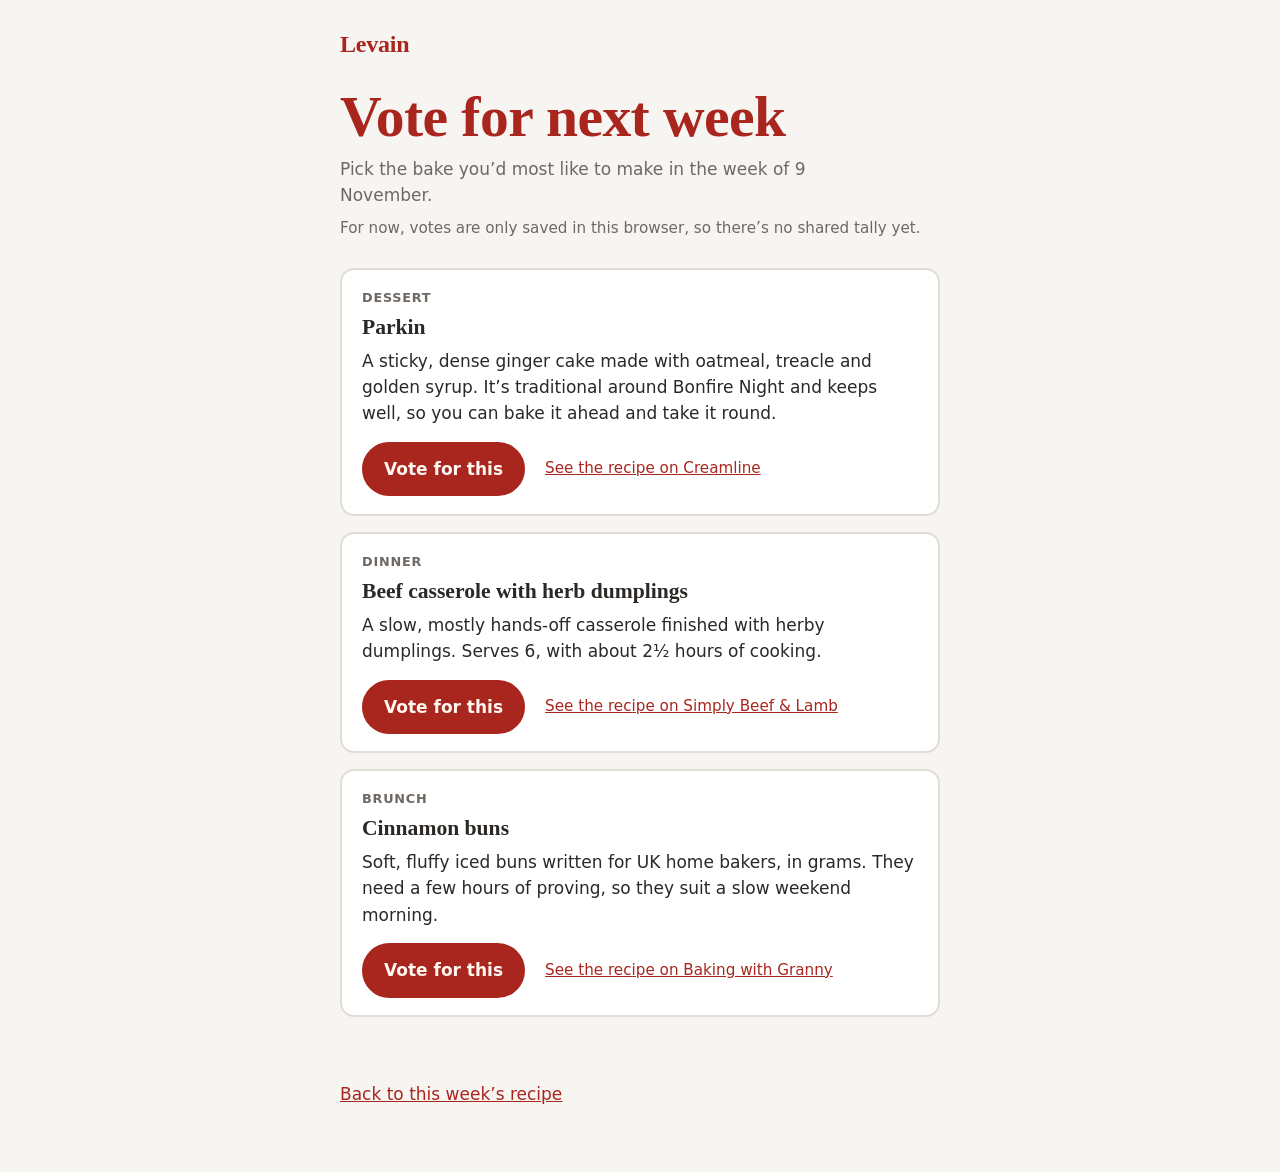
==== public/voting.html @ 3198f570 "index + voting" ====
<!DOCTYPE html>
<html lang="en-GB">
<head>
<meta charset="utf-8">
<meta name="viewport" content="width=device-width, initial-scale=1">
<title>Vote · Levain</title>
<link rel="stylesheet" href="style.css">
</head>
<body>
<main>
  <div class="top"><a class="brand" href="/">Levain</a></div>
  <h1 class="page">Vote for next week</h1>
  <p class="vote-intro" id="intro"></p>
  <p class="vote-note">For now, votes are only saved in this browser, so there’s no shared tally yet.</p>
  <ul class="cands" id="cands"></ul>
  <p id="status" role="status"></p>
  <a class="back" href="/">Back to this week’s recipe</a>
</main>

<script>
  // One option per category. "forWeek" is the Monday the winner goes live.
  const VOTE = {
    forWeek: "2026-11-09",
    candidates: [
      {
        id: "parkin", category: "Dessert", title: "Parkin",
        pitch: "A sticky, dense ginger cake made with oatmeal, treacle and golden syrup. It’s traditional around Bonfire Night and keeps well, so you can bake it ahead and take it round.",
        sourceName: "Creamline",
        sourceUrl: "https://www.creamline.co.uk/recipes/parkin"
      },
      {
        id: "beef-casserole", category: "Dinner", title: "Beef casserole with herb dumplings",
        pitch: "A slow, mostly hands-off casserole finished with herby dumplings. Serves 6, with about 2½ hours of cooking.",
        sourceName: "Simply Beef & Lamb",
        sourceUrl: "https://www.simplybeefandlamb.co.uk/recipes/easy-beef-casserole-with-herb-dumplings/"
      },
      {
        id: "cinnamon-buns", category: "Brunch", title: "Cinnamon buns",
        pitch: "Soft, fluffy iced buns written for UK home bakers, in grams. They need a few hours of proving, so they suit a slow weekend morning.",
        sourceName: "Baking with Granny",
        sourceUrl: "https://bakingwithgranny.co.uk/recipe/buns/cinnamon-buns-uk-recipe"
      }
    ]
  };

  const KEY = "levain:vote:" + VOTE.forWeek;

  function esc(s) {
    return String(s).replace(/[&<>"]/g, c => ({ "&": "&amp;", "<": "&lt;", ">": "&gt;", '"': "&quot;" }[c]));
  }

  function readVote() {
    try { return localStorage.getItem(KEY); } catch (e) { return null; }
  }

  function saveVote(id) {
    try { localStorage.setItem(KEY, id); return true; } catch (e) { return false; }
  }

  function weekLabel(iso) {
    return new Date(iso + "T00:00:00").toLocaleDateString("en-GB", { day: "numeric", month: "long" });
  }

  function render() {
    const chosen = readVote();
    document.getElementById("intro").textContent =
      "Pick the bake you’d most like to make in the week of " + weekLabel(VOTE.forWeek) + ".";
    document.getElementById("cands").innerHTML = VOTE.candidates.map(c => {
      const mine = c.id === chosen;
      return `
        <li class="cand${mine ? " chosen" : ""}">
          <span class="chip">${esc(c.category)}</span>
          <h2>${esc(c.title)}</h2>
          <p>${esc(c.pitch)}</p>
          <div class="row">
            <button type="button" data-id="${esc(c.id)}" aria-pressed="${mine}" class="${mine ? "ghost" : ""}">
              ${mine ? "Your vote" : "Vote for this"}
            </button>
            <a href="${esc(c.sourceUrl)}" target="_blank" rel="noopener">See the recipe on ${esc(c.sourceName)}</a>
          </div>
        </li>`;
    }).join("");
  }

  document.getElementById("cands").addEventListener("click", e => {
    const btn = e.target.closest("button[data-id]");
    if (!btn) return;
    const ok = saveVote(btn.dataset.id);
    render();
    document.getElementById("status").textContent = ok
      ? "Vote saved. Tap another option to change it."
      : "Couldn’t save your vote in this browser.";
  });

  render();
</script>
</body>
</html>
---- public/style.css ----
:root {
    --bg: #f7f5f2;
    --surface: #ffffff;
    --text: #2b2825;
    --muted: #6f6862;
    --line: #e2ddd6;
    --tomato: #a8261d;
    --yolk: #f0b429;
    --on-tomato: #fff7f0;
    color-scheme: light;
  }
  @media (prefers-color-scheme: dark) {
    :root {
      --bg: #1d1b19;
      --surface: #272421;
      --text: #f1ece6;
      --muted: #a39b93;
      --line: #3a3632;
      --tomato: #e0594b;
      --on-tomato: #1d1b19;
      color-scheme: dark;
    }
  }
  * { box-sizing: border-box; }
  body {
    margin: 0;
    background: var(--bg);
    color: var(--text);
    font: 17px/1.55 system-ui, -apple-system, "Segoe UI", Roboto, sans-serif;
  }
  main { max-width: 40rem; margin: 0 auto; padding: 2rem 1.25rem 4rem; }
  .week { color: var(--muted); font-size: .95rem; margin: 0 0 .5rem; }
  h1 {
    font: 700 clamp(2.4rem, 9vw, 3.6rem)/1.05 "Iowan Old Style", Palatino, Georgia, serif;
    color: var(--tomato);
    margin: 0 0 1rem;
    letter-spacing: -.01em;
  }
  .intro { margin: 0 0 .75rem; max-width: 34rem; }
  .facts {
    display: flex; flex-wrap: wrap; gap: .5rem 1.5rem;
    margin: 1.5rem 0 0; padding: .9rem 0;
    border-top: 2px solid var(--yolk); border-bottom: 1px solid var(--line);
  }
  .facts div { display: flex; flex-direction: column; }
  .facts dt { font-size: .8rem; color: var(--muted); }
  .facts dd { margin: 0; font-weight: 600; }
  h2 { font: 700 1.35rem/1.2 "Iowan Old Style", Palatino, Georgia, serif; margin: 2.25rem 0 .75rem; }
  .head { display: flex; align-items: baseline; justify-content: space-between; gap: 1rem; margin: 2.25rem 0 .75rem; }
  .head h2 { margin: 0; }
  button.ghost { background: transparent; color: var(--tomato); padding: .35rem .9rem; font-size: .9rem; }
  .ingredients { list-style: none; padding: 0; margin: 0; }
  .ingredients li { border-bottom: 1px solid var(--line); }
  .ingredients label { display: flex; gap: .75rem; padding: .55rem 0; cursor: pointer; }
  .ingredients input { accent-color: var(--tomato); width: 1.1rem; height: 1.1rem; margin-top: .3rem; flex: none; }
  .ingredients input:checked + span { color: var(--muted); text-decoration: line-through; }
  .method { padding-left: 1.25rem; margin: 0; }
  .method li { margin-bottom: .85rem; padding-left: .25rem; }
  .method li::marker { color: var(--tomato); font-weight: 700; }
  .source { margin: 0 0 1.25rem; color: var(--muted); font-size: .95rem; }
  .source a, .photos a { color: var(--tomato); }
  .actions { display: flex; flex-wrap: wrap; gap: .75rem; }
  button, .btn {
    font: inherit; font-weight: 600; cursor: pointer; text-decoration: none;
    padding: .75rem 1.25rem; border-radius: 999px; border: 2px solid var(--tomato);
  }
  button { background: var(--tomato); color: var(--on-tomato); }
  .btn { color: var(--tomato); background: transparent; }
  button:focus-visible, .btn:focus-visible, a:focus-visible, input:focus-visible {
    outline: 3px solid var(--yolk); outline-offset: 2px;
  }
  .invite { display: flex; flex-wrap: wrap; gap: .75rem; margin-top: .75rem; }
  .invite[hidden] { display: none; }
  .invite textarea {
    flex: 1 1 14rem; min-height: 5.5rem; resize: vertical;
    font: inherit; color: var(--text); background: var(--surface);
    border: 2px solid var(--line); border-radius: 12px; padding: .75rem;
  }
  .invite textarea:focus-visible { outline: 3px solid var(--yolk); outline-offset: 2px; }
  .invite button { flex: 0 0 auto; min-width: 8rem; font-size: 1.15rem; border-radius: 12px; }
  #status { min-height: 1.5rem; color: var(--muted); margin: .5rem 0 0; font-size: .95rem; }

  .top { margin-bottom: 1.75rem; }
  .brand {
    font: 700 1.5rem/1 "Iowan Old Style", Palatino, Georgia, serif;
    color: var(--tomato); text-decoration: none; letter-spacing: -.01em;
  }
  .hero { margin-bottom: 2.5rem; padding-bottom: 2rem; border-bottom: 1px solid var(--line); }
  .tagline { font: 700 1.6rem/1.2 "Iowan Old Style", Palatino, Georgia, serif; margin: 0 0 .5rem; }
  .what { color: var(--muted); margin: 0 0 1.25rem; max-width: 34rem; }
  .steps { list-style: none; counter-reset: s; padding: 0; margin: 0 0 1.5rem; display: grid; gap: .6rem; }
  .steps li { counter-increment: s; display: flex; gap: .75rem; align-items: baseline; }
  .steps li::before {
    content: counter(s); flex: none; width: 1.6rem; height: 1.6rem; border-radius: 50%;
    background: var(--yolk); color: #2b2825; font-weight: 700; font-size: .9rem;
    display: grid; place-items: center; transform: translateY(.1rem);
  }
  .vote-intro { color: var(--muted); max-width: 34rem; margin: 0 0 .5rem; }
  .vote-note { color: var(--muted); font-size: .95rem; margin: 0 0 1.75rem; }
  h1.page { margin-bottom: .5rem; }
  .cands { display: grid; gap: 1rem; margin: 0; padding: 0; list-style: none; }
  .cand {
    background: var(--surface); border: 2px solid var(--line); border-radius: 14px;
    padding: 1.1rem 1.25rem; display: grid; gap: .45rem;
  }
  .cand.chosen { border-color: var(--tomato); }
  .chip { font-size: .8rem; font-weight: 600; color: var(--muted); text-transform: uppercase; letter-spacing: .06em; }
  .cand h2 { margin: 0; }
  .cand p { margin: 0; }
  .cand .row { display: flex; flex-wrap: wrap; gap: .75rem 1.25rem; align-items: center; margin-top: .5rem; }
  .cand a { color: var(--tomato); font-size: .95rem; }
  .back { display: inline-block; margin-top: 2rem; color: var(--tomato); }
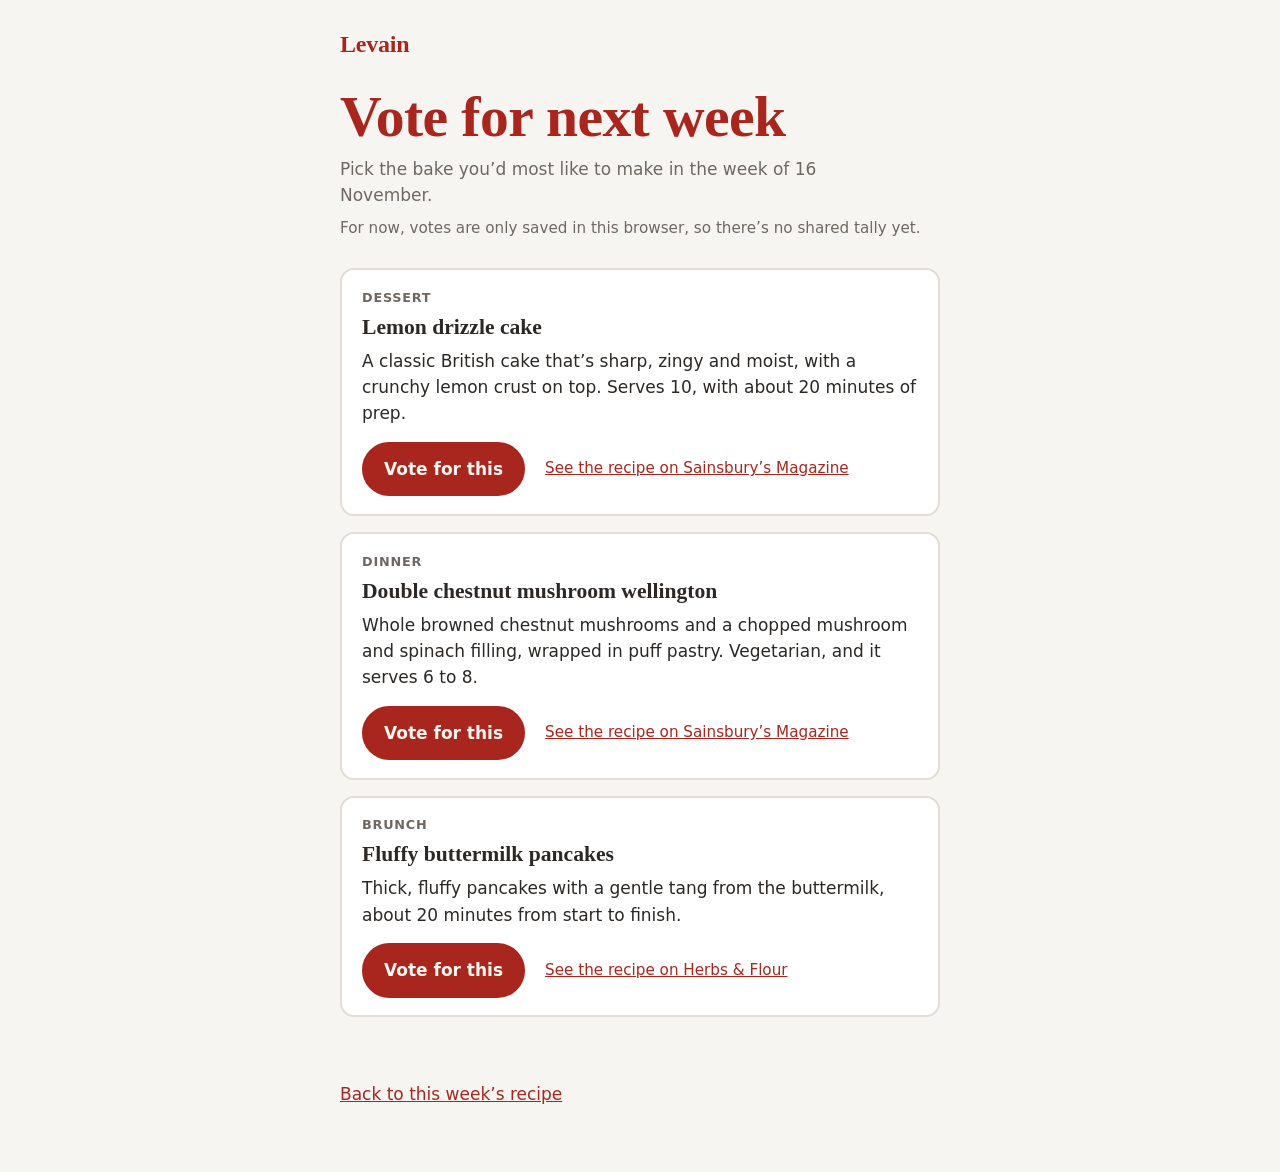
==== commit 07372505: "Updated week" ====
--- a/public/voting.html
+++ b/public/voting.html
@@ -20,25 +20,25 @@
 <script>
   // One option per category. "forWeek" is the Monday the winner goes live.
   const VOTE = {
-    forWeek: "2026-11-09",
+    forWeek: "2026-11-16",
     candidates: [
       {
-        id: "parkin", category: "Dessert", title: "Parkin",
-        pitch: "A sticky, dense ginger cake made with oatmeal, treacle and golden syrup. It’s traditional around Bonfire Night and keeps well, so you can bake it ahead and take it round.",
-        sourceName: "Creamline",
-        sourceUrl: "https://www.creamline.co.uk/recipes/parkin"
+        id: "lemon-drizzle", category: "Dessert", title: "Lemon drizzle cake",
+        pitch: "A classic British cake that’s sharp, zingy and moist, with a crunchy lemon crust on top. Serves 10, with about 20 minutes of prep.",
+        sourceName: "Sainsbury’s Magazine",
+        sourceUrl: "https://www.sainsburysmagazine.co.uk/recipes/desserts/lemon-drizzle-cake"
       },
       {
-        id: "beef-casserole", category: "Dinner", title: "Beef casserole with herb dumplings",
-        pitch: "A slow, mostly hands-off casserole finished with herby dumplings. Serves 6, with about 2½ hours of cooking.",
-        sourceName: "Simply Beef & Lamb",
-        sourceUrl: "https://www.simplybeefandlamb.co.uk/recipes/easy-beef-casserole-with-herb-dumplings/"
+        id: "mushroom-wellington", category: "Dinner", title: "Double chestnut mushroom wellington",
+        pitch: "Whole browned chestnut mushrooms and a chopped mushroom and spinach filling, wrapped in puff pastry. Vegetarian, and it serves 6 to 8.",
+        sourceName: "Sainsbury’s Magazine",
+        sourceUrl: "https://www.sainsburysmagazine.co.uk/recipes/mains/double-chestnut-mushroom-wellington"
       },
       {
-        id: "cinnamon-buns", category: "Brunch", title: "Cinnamon buns",
-        pitch: "Soft, fluffy iced buns written for UK home bakers, in grams. They need a few hours of proving, so they suit a slow weekend morning.",
-        sourceName: "Baking with Granny",
-        sourceUrl: "https://bakingwithgranny.co.uk/recipe/buns/cinnamon-buns-uk-recipe"
+        id: "buttermilk-pancakes", category: "Brunch", title: "Fluffy buttermilk pancakes",
+        pitch: "Thick, fluffy pancakes with a gentle tang from the buttermilk, about 20 minutes from start to finish.",
+        sourceName: "Herbs & Flour",
+        sourceUrl: "https://herbsandflour.com/fluffy-buttermilk-pancakes-recipe/"
       }
     ]
   };
